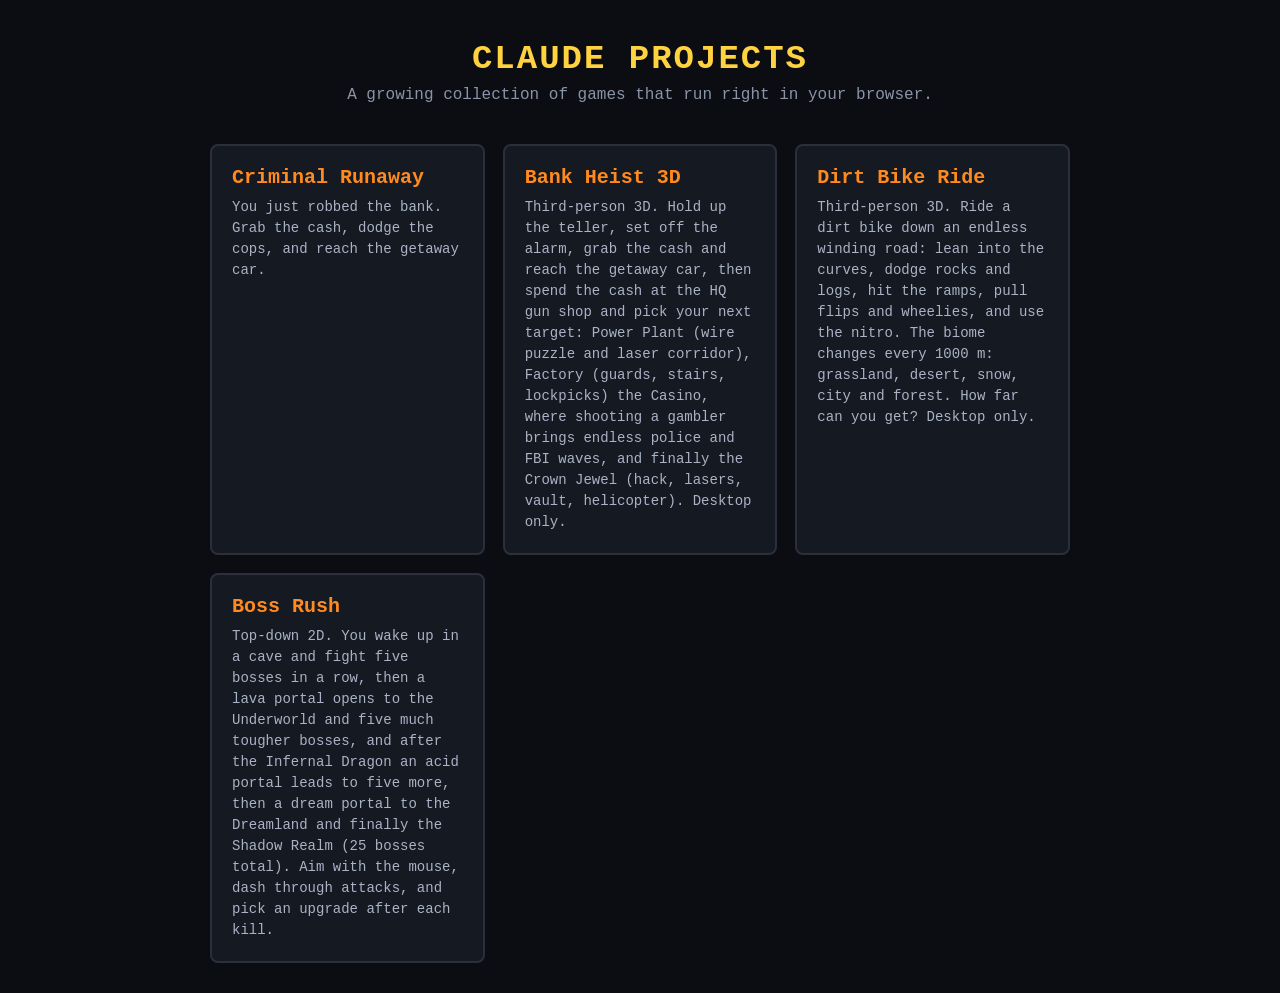
==== index.html @ fa42ab60 "Boss Rush: more Dreamland health, epic music engine, new Shadow Realm with 5 bosses Co-Authored-By: " ====
<!DOCTYPE html>
<html lang="en">
<head>
  <meta charset="utf-8">
  <meta name="viewport" content="width=device-width, initial-scale=1">
  <title>Claude Projects &ndash; Browser Games</title>
  <style>
    * { box-sizing: border-box; }
    body {
      margin: 0;
      background: #0b0d12;
      color: #cfd6e4;
      font-family: "Courier New", monospace;
    }
    header { padding: 40px 20px 10px; text-align: center; }
    h1 { margin: 0 0 8px; font-size: 34px; color: #ffd23f; letter-spacing: 2px; }
    header p { margin: 0; color: #8a94a8; }
    .grid {
      max-width: 900px;
      margin: 30px auto;
      padding: 0 20px;
      display: grid;
      grid-template-columns: repeat(auto-fill, minmax(260px, 1fr));
      gap: 18px;
    }
    .card {
      display: block;
      padding: 20px;
      background: #151922;
      border: 2px solid #2a2f3b;
      border-radius: 8px;
      color: inherit;
      text-decoration: none;
      transition: transform .12s, border-color .12s;
    }
    .card:hover { transform: translateY(-3px); border-color: #ff8a1f; }
    .card h2 { margin: 0 0 8px; font-size: 20px; color: #ff8a1f; }
    .card p { margin: 0; font-size: 14px; line-height: 1.5; color: #aab3c5; }
  </style>
</head>
<body>
  <header>
    <h1>CLAUDE PROJECTS</h1>
    <p>A growing collection of games that run right in your browser.</p>
  </header>

  <!-- Add a new <a class="card"> for each new game folder -->
  <main class="grid">
    <a class="card" href="criminal-runaway/">
      <h2>Criminal Runaway</h2>
      <p>You just robbed the bank. Grab the cash, dodge the cops, and reach the getaway car.</p>
    </a>
    <a class="card" href="bank-heist/">
      <h2>Bank Heist 3D</h2>
      <p>Third-person 3D. Hold up the teller, set off the alarm, grab the cash and reach the getaway car, then spend the cash at the HQ gun shop and pick your next target: Power Plant (wire puzzle and laser corridor), Factory (guards, stairs, lockpicks) the Casino, where shooting a gambler brings endless police and FBI waves, and finally the Crown Jewel (hack, lasers, vault, helicopter). Desktop only.</p>
    </a>
    <a class="card" href="dirt-bike/">
      <h2>Dirt Bike Ride</h2>
      <p>Third-person 3D. Ride a dirt bike down an endless winding road: lean into the curves, dodge rocks and logs, hit the ramps, pull flips and wheelies, and use the nitro. The biome changes every 1000 m: grassland, desert, snow, city and forest. How far can you get? Desktop only.</p>
    </a>
    <a class="card" href="boss-rush/">
      <h2>Boss Rush</h2>
      <p>Top-down 2D. You wake up in a cave and fight five bosses in a row, then a lava portal opens to the Underworld and five much tougher bosses, and after the Infernal Dragon an acid portal leads to five more, then a dream portal to the Dreamland and finally the Shadow Realm (25 bosses total). Aim with the mouse, dash through attacks, and pick an upgrade after each kill.</p>
    </a>
  </main>
</body>
</html>
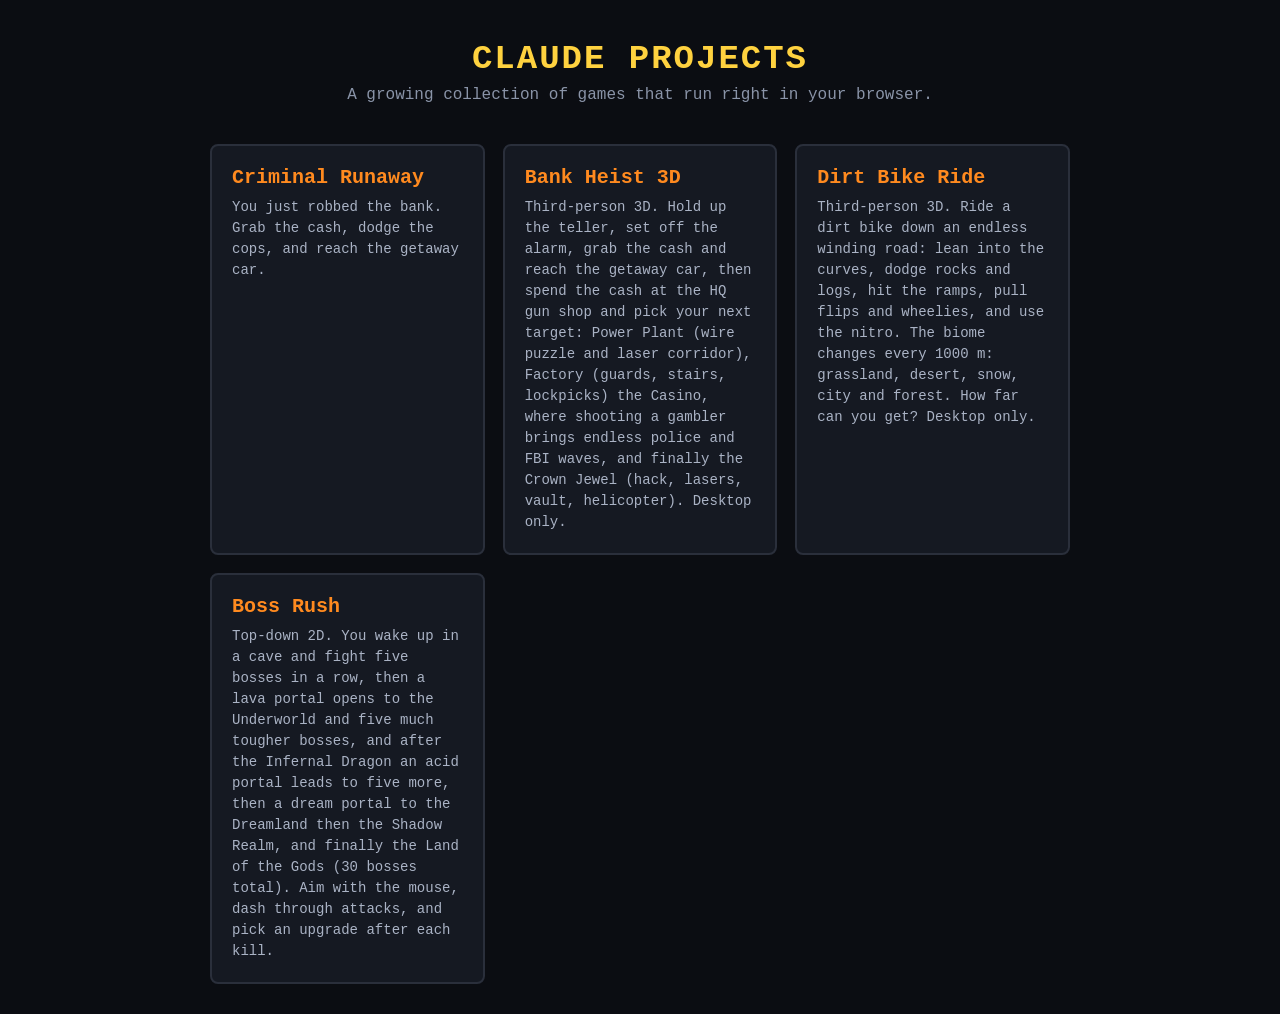
==== commit 9c84d739: "Boss Rush: new world, the Land of the Gods (5 god bosses, upgrades, music, death scenes) Co-Authored" ====
--- a/index.html
+++ b/index.html
@@ -60,7 +60,7 @@
     </a>
     <a class="card" href="boss-rush/">
       <h2>Boss Rush</h2>
-      <p>Top-down 2D. You wake up in a cave and fight five bosses in a row, then a lava portal opens to the Underworld and five much tougher bosses, and after the Infernal Dragon an acid portal leads to five more, then a dream portal to the Dreamland and finally the Shadow Realm (25 bosses total). Aim with the mouse, dash through attacks, and pick an upgrade after each kill.</p>
+      <p>Top-down 2D. You wake up in a cave and fight five bosses in a row, then a lava portal opens to the Underworld and five much tougher bosses, and after the Infernal Dragon an acid portal leads to five more, then a dream portal to the Dreamland then the Shadow Realm, and finally the Land of the Gods (30 bosses total). Aim with the mouse, dash through attacks, and pick an upgrade after each kill.</p>
     </a>
   </main>
 </body>
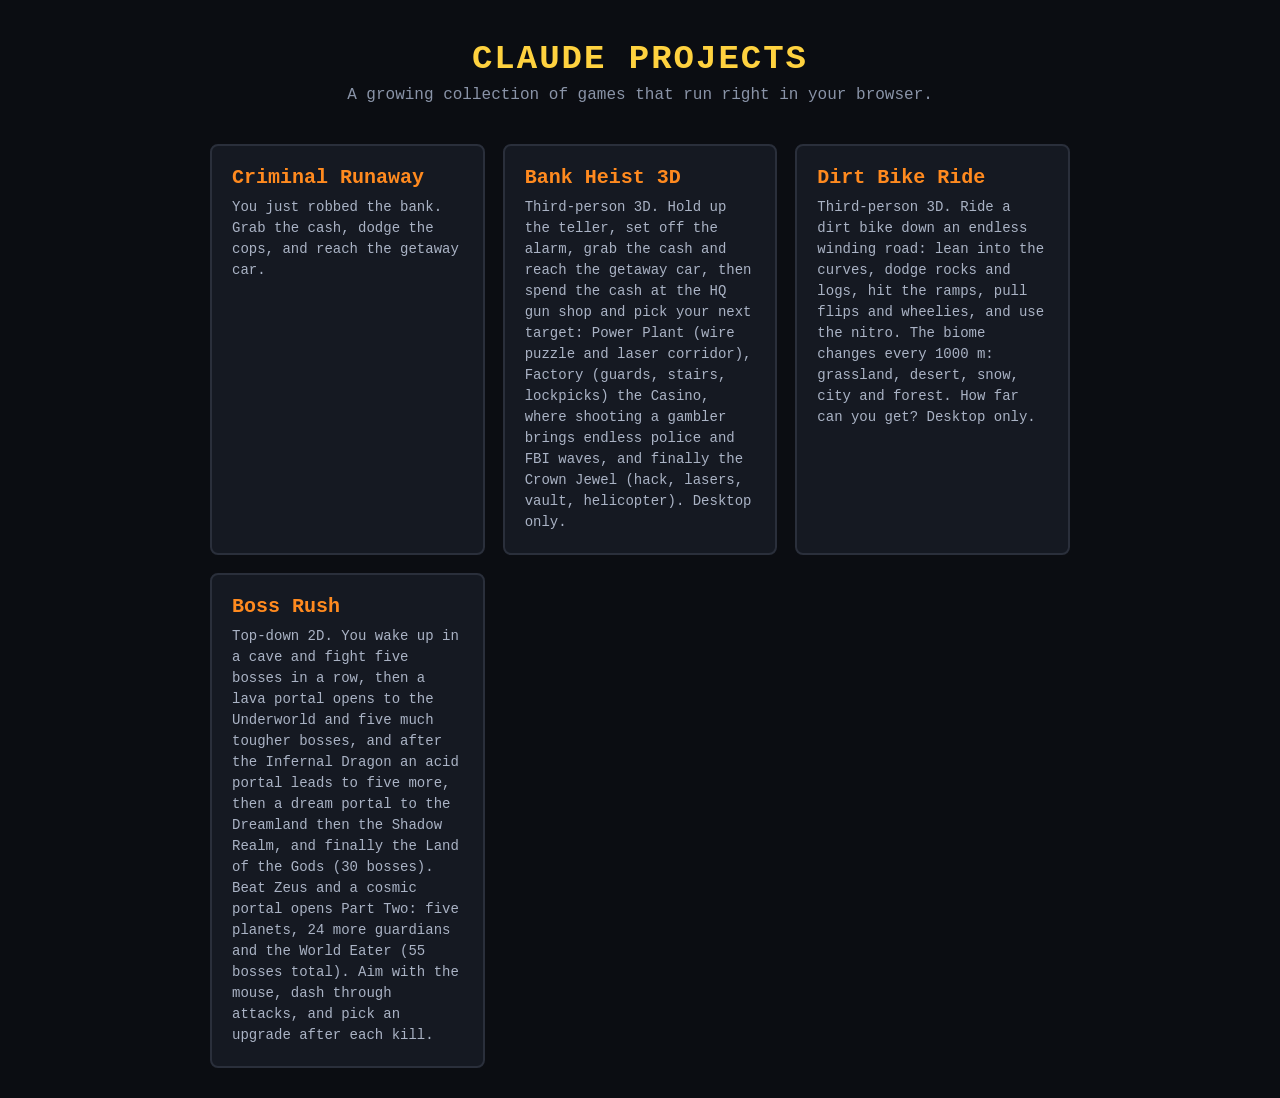
==== commit cd3ad218: "Boss Rush Part Two: Intergalactic Journey - 5 planets, 24 new bosses, the World Eater, intro and end" ====
--- a/index.html
+++ b/index.html
@@ -60,7 +60,7 @@
     </a>
     <a class="card" href="boss-rush/">
       <h2>Boss Rush</h2>
-      <p>Top-down 2D. You wake up in a cave and fight five bosses in a row, then a lava portal opens to the Underworld and five much tougher bosses, and after the Infernal Dragon an acid portal leads to five more, then a dream portal to the Dreamland then the Shadow Realm, and finally the Land of the Gods (30 bosses total). Aim with the mouse, dash through attacks, and pick an upgrade after each kill.</p>
+      <p>Top-down 2D. You wake up in a cave and fight five bosses in a row, then a lava portal opens to the Underworld and five much tougher bosses, and after the Infernal Dragon an acid portal leads to five more, then a dream portal to the Dreamland then the Shadow Realm, and finally the Land of the Gods (30 bosses). Beat Zeus and a cosmic portal opens Part Two: five planets, 24 more guardians and the World Eater (55 bosses total). Aim with the mouse, dash through attacks, and pick an upgrade after each kill.</p>
     </a>
   </main>
 </body>
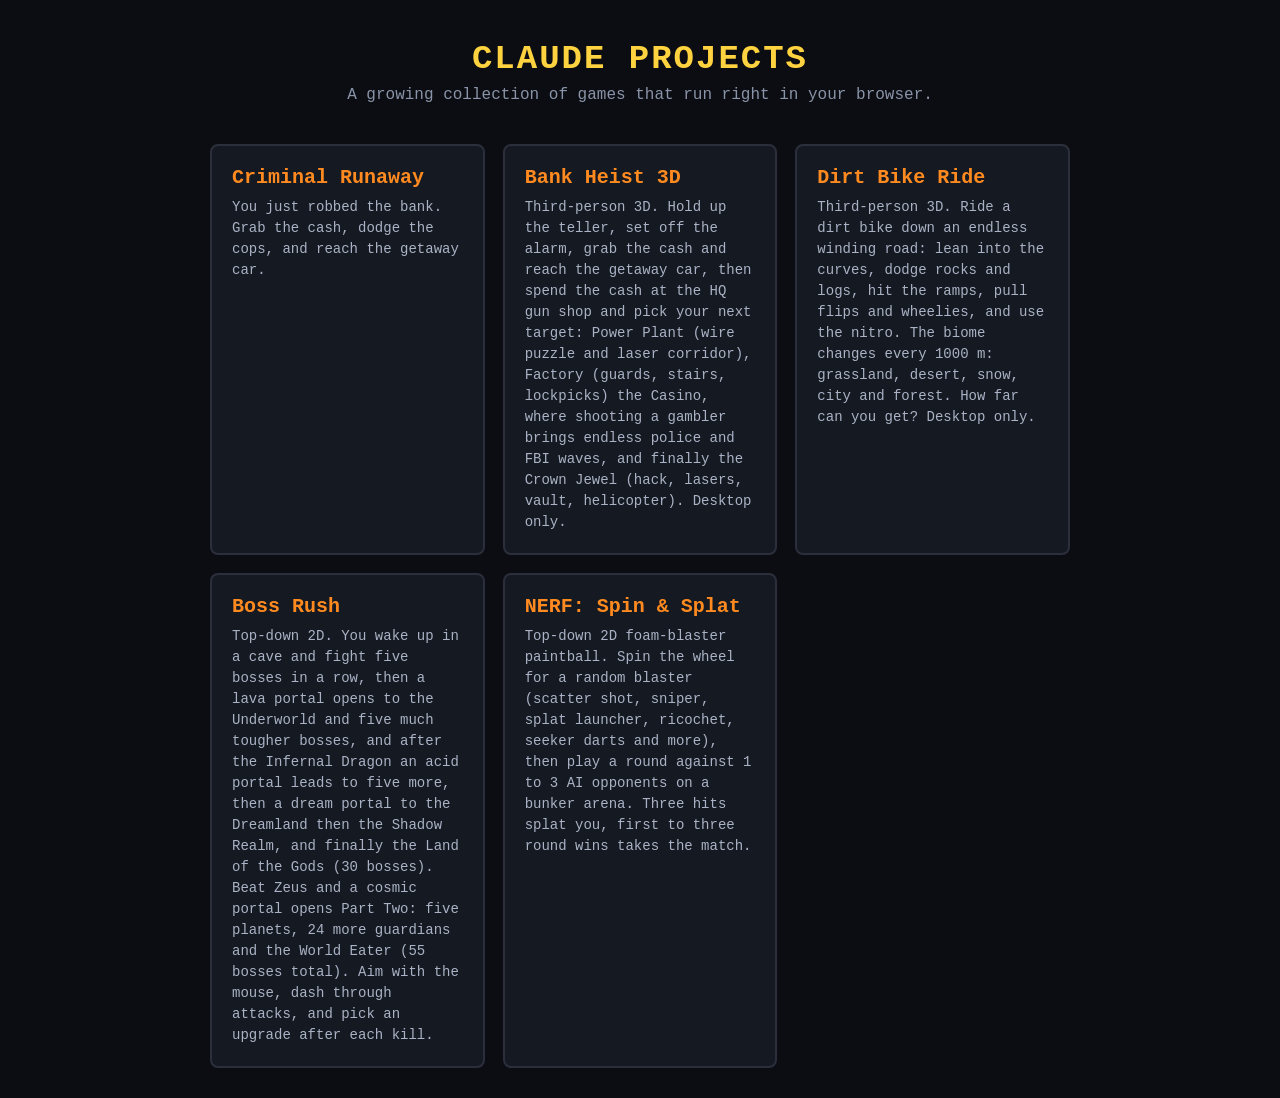
==== commit bd433a78: "Add NERF: Spin & Splat (spin-the-wheel blasters, paintball rounds vs AI) Co-Authored-By: Claude Sonn" ====
--- a/index.html
+++ b/index.html
@@ -62,6 +62,10 @@
       <h2>Boss Rush</h2>
       <p>Top-down 2D. You wake up in a cave and fight five bosses in a row, then a lava portal opens to the Underworld and five much tougher bosses, and after the Infernal Dragon an acid portal leads to five more, then a dream portal to the Dreamland then the Shadow Realm, and finally the Land of the Gods (30 bosses). Beat Zeus and a cosmic portal opens Part Two: five planets, 24 more guardians and the World Eater (55 bosses total). Aim with the mouse, dash through attacks, and pick an upgrade after each kill.</p>
     </a>
+    <a class="card" href="nerf/">
+      <h2>NERF: Spin &amp; Splat</h2>
+      <p>Top-down 2D foam-blaster paintball. Spin the wheel for a random blaster (scatter shot, sniper, splat launcher, ricochet, seeker darts and more), then play a round against 1 to 3 AI opponents on a bunker arena. Three hits splat you, first to three round wins takes the match.</p>
+    </a>
   </main>
 </body>
 </html>
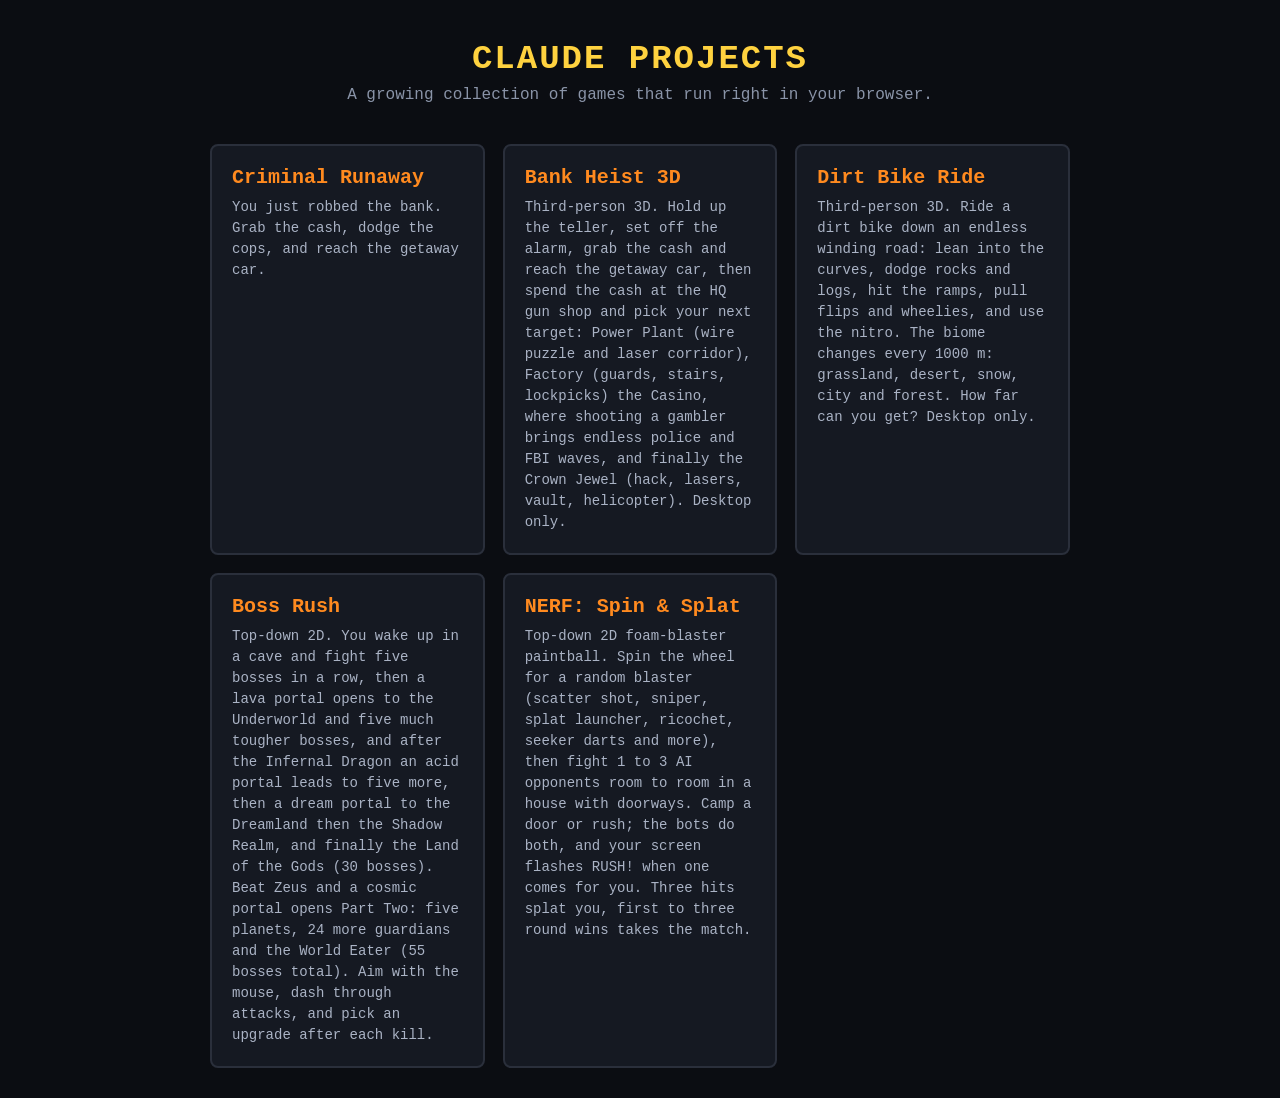
==== commit 9db1c043: "NERF: house maps with rooms and doorways, camping and rushing AI with RUSH warning Co-Authored-By: C" ====
--- a/index.html
+++ b/index.html
@@ -64,7 +64,7 @@
     </a>
     <a class="card" href="nerf/">
       <h2>NERF: Spin &amp; Splat</h2>
-      <p>Top-down 2D foam-blaster paintball. Spin the wheel for a random blaster (scatter shot, sniper, splat launcher, ricochet, seeker darts and more), then play a round against 1 to 3 AI opponents on a bunker arena. Three hits splat you, first to three round wins takes the match.</p>
+      <p>Top-down 2D foam-blaster paintball. Spin the wheel for a random blaster (scatter shot, sniper, splat launcher, ricochet, seeker darts and more), then fight 1 to 3 AI opponents room to room in a house with doorways. Camp a door or rush; the bots do both, and your screen flashes RUSH! when one comes for you. Three hits splat you, first to three round wins takes the match.</p>
     </a>
   </main>
 </body>
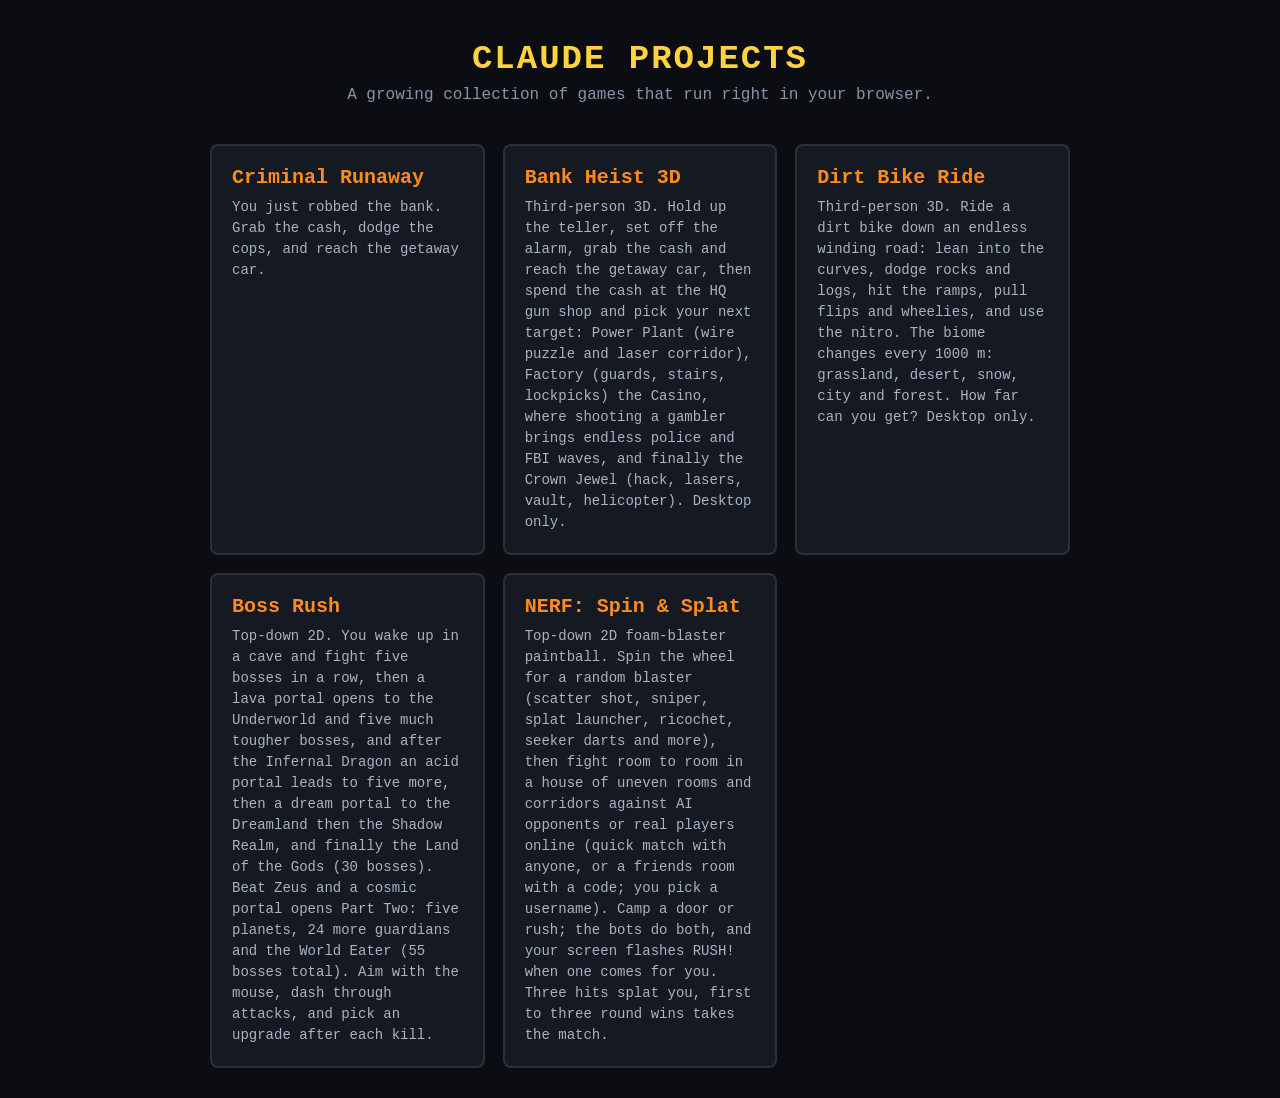
==== commit d1c31417: "NERF: uneven corridor/room maps, online multiplayer (quick match + friends rooms with usernames) via" ====
--- a/index.html
+++ b/index.html
@@ -64,7 +64,7 @@
     </a>
     <a class="card" href="nerf/">
       <h2>NERF: Spin &amp; Splat</h2>
-      <p>Top-down 2D foam-blaster paintball. Spin the wheel for a random blaster (scatter shot, sniper, splat launcher, ricochet, seeker darts and more), then fight 1 to 3 AI opponents room to room in a house with doorways. Camp a door or rush; the bots do both, and your screen flashes RUSH! when one comes for you. Three hits splat you, first to three round wins takes the match.</p>
+      <p>Top-down 2D foam-blaster paintball. Spin the wheel for a random blaster (scatter shot, sniper, splat launcher, ricochet, seeker darts and more), then fight room to room in a house of uneven rooms and corridors against AI opponents or real players online (quick match with anyone, or a friends room with a code; you pick a username). Camp a door or rush; the bots do both, and your screen flashes RUSH! when one comes for you. Three hits splat you, first to three round wins takes the match.</p>
     </a>
   </main>
 </body>
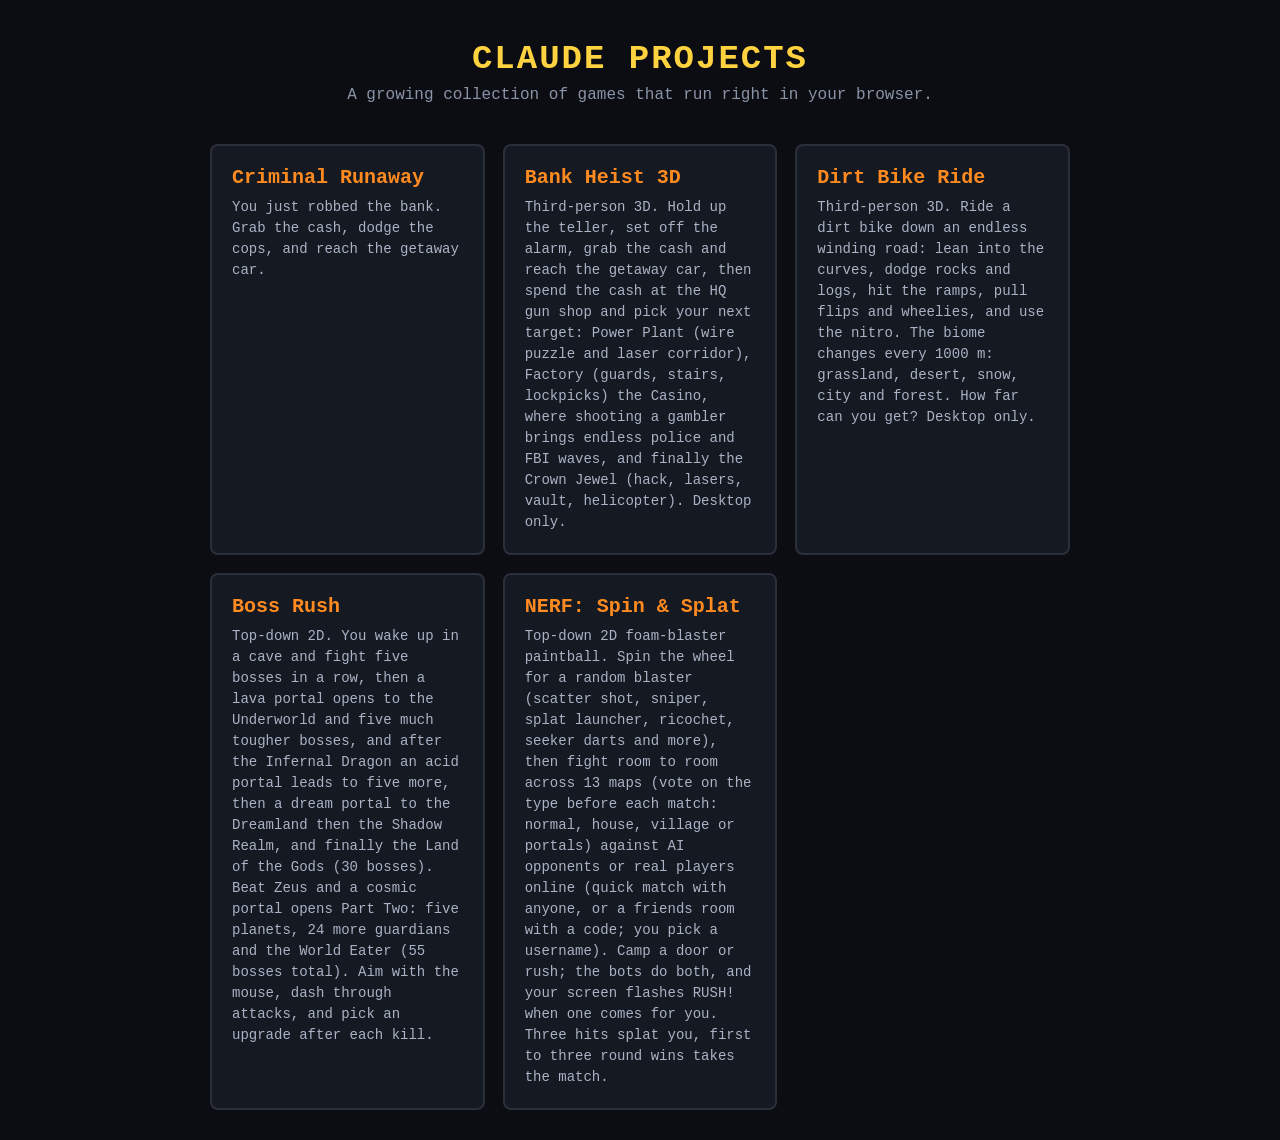
==== commit c8cea426: "NERF: map-type vote (normal, house, village, portals), 9 new maps, portal teleporting Co-Authored-By" ====
--- a/index.html
+++ b/index.html
@@ -64,7 +64,7 @@
     </a>
     <a class="card" href="nerf/">
       <h2>NERF: Spin &amp; Splat</h2>
-      <p>Top-down 2D foam-blaster paintball. Spin the wheel for a random blaster (scatter shot, sniper, splat launcher, ricochet, seeker darts and more), then fight room to room in a house of uneven rooms and corridors against AI opponents or real players online (quick match with anyone, or a friends room with a code; you pick a username). Camp a door or rush; the bots do both, and your screen flashes RUSH! when one comes for you. Three hits splat you, first to three round wins takes the match.</p>
+      <p>Top-down 2D foam-blaster paintball. Spin the wheel for a random blaster (scatter shot, sniper, splat launcher, ricochet, seeker darts and more), then fight room to room across 13 maps (vote on the type before each match: normal, house, village or portals) against AI opponents or real players online (quick match with anyone, or a friends room with a code; you pick a username). Camp a door or rush; the bots do both, and your screen flashes RUSH! when one comes for you. Three hits splat you, first to three round wins takes the match.</p>
     </a>
   </main>
 </body>
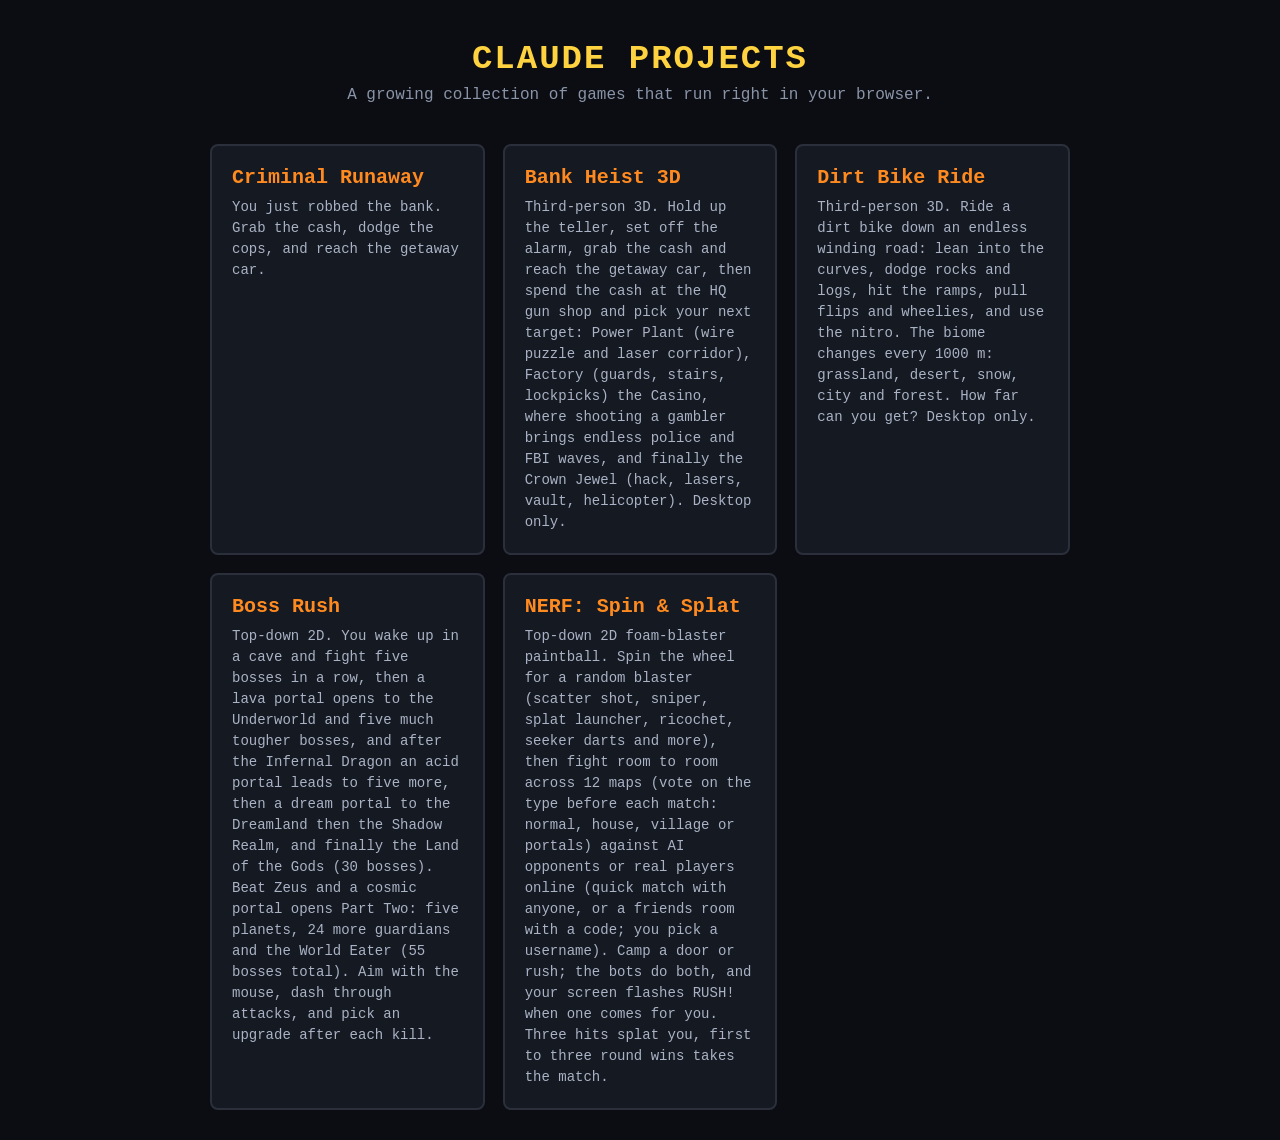
==== commit e5f9db18: "NERF: redesign House maps (curved halls, furniture, backyard) Co-Authored-By: Claude Sonnet 5.5 <nor" ====
--- a/index.html
+++ b/index.html
@@ -64,7 +64,7 @@
     </a>
     <a class="card" href="nerf/">
       <h2>NERF: Spin &amp; Splat</h2>
-      <p>Top-down 2D foam-blaster paintball. Spin the wheel for a random blaster (scatter shot, sniper, splat launcher, ricochet, seeker darts and more), then fight room to room across 13 maps (vote on the type before each match: normal, house, village or portals) against AI opponents or real players online (quick match with anyone, or a friends room with a code; you pick a username). Camp a door or rush; the bots do both, and your screen flashes RUSH! when one comes for you. Three hits splat you, first to three round wins takes the match.</p>
+      <p>Top-down 2D foam-blaster paintball. Spin the wheel for a random blaster (scatter shot, sniper, splat launcher, ricochet, seeker darts and more), then fight room to room across 12 maps (vote on the type before each match: normal, house, village or portals) against AI opponents or real players online (quick match with anyone, or a friends room with a code; you pick a username). Camp a door or rush; the bots do both, and your screen flashes RUSH! when one comes for you. Three hits splat you, first to three round wins takes the match.</p>
     </a>
   </main>
 </body>
